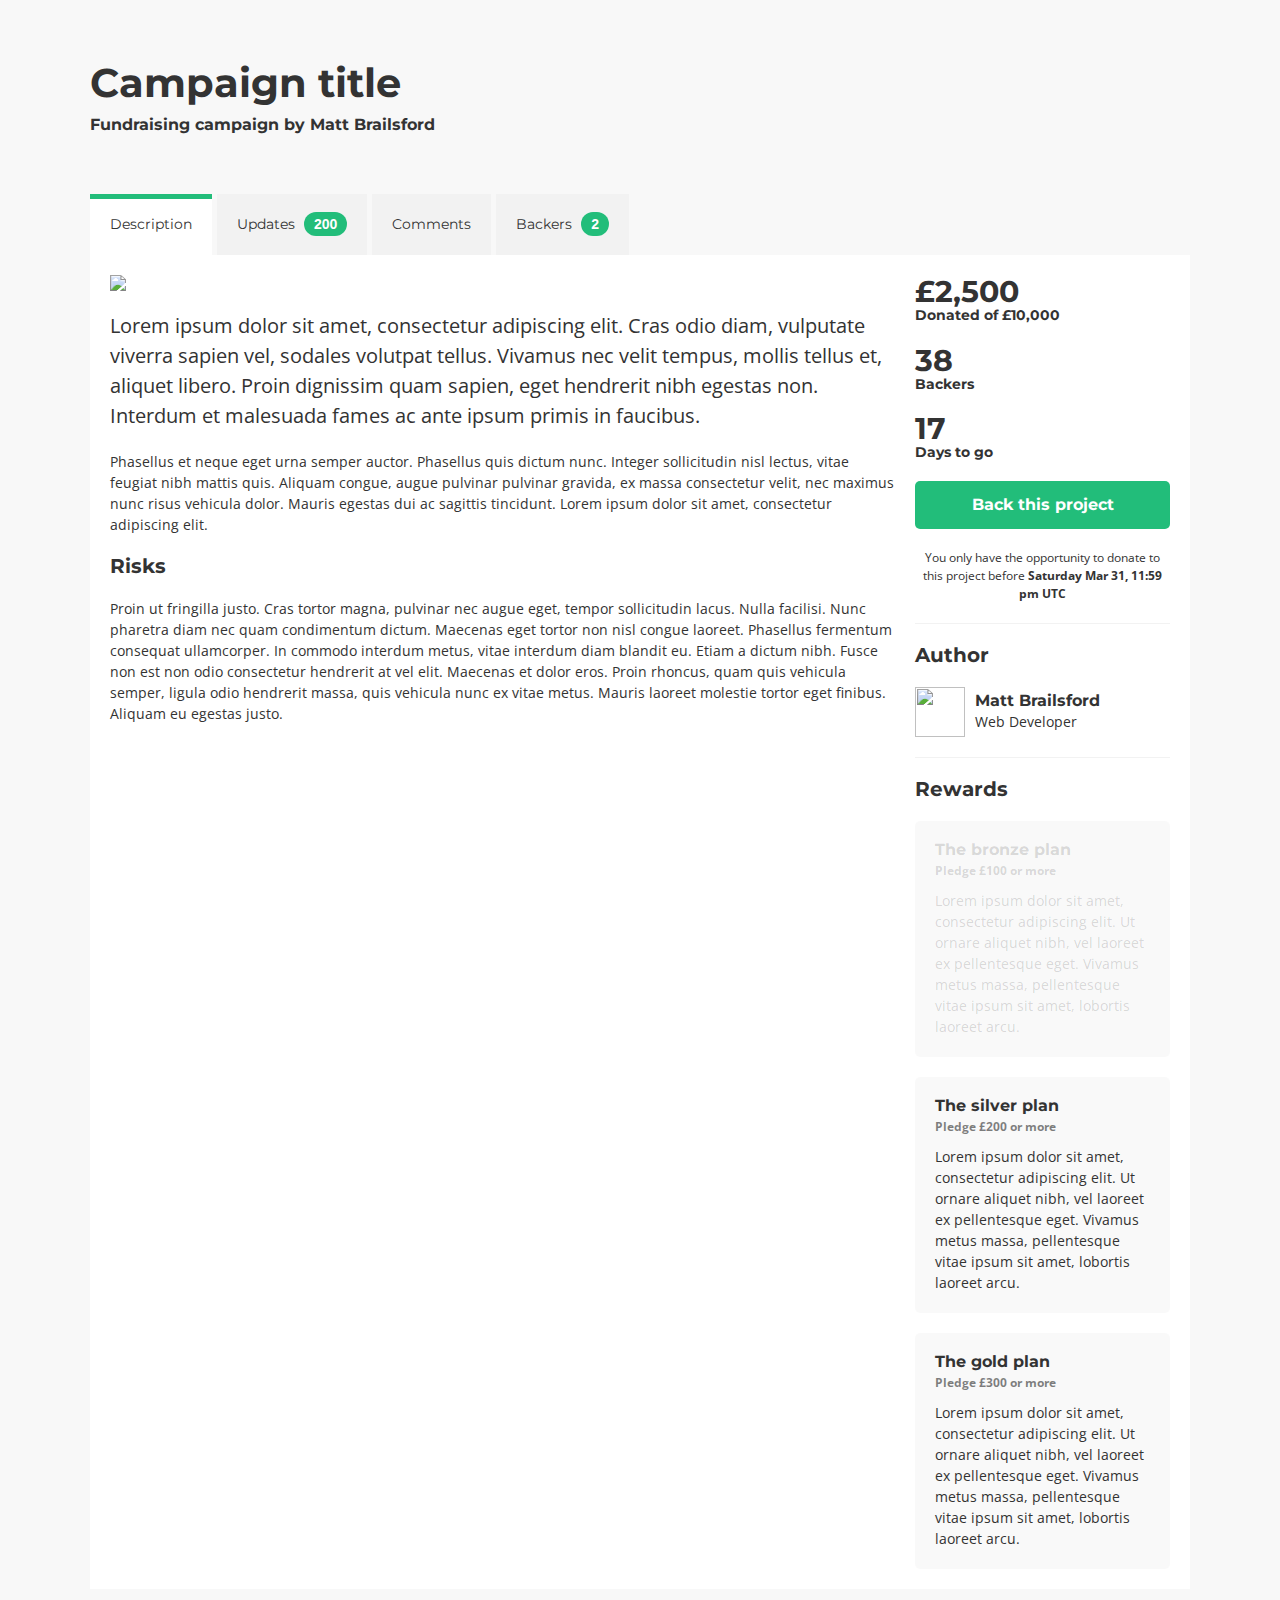
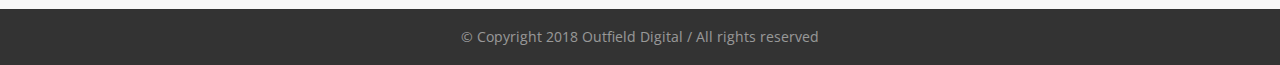
==== index.html @ 7a569f9b "Made checkbox into a slider switch" ====
<!doctype html>
<html lang="en">
<head>
  <meta charset="utf-8">
  <meta http-equiv="X-UA-Compatible" content="IE=edge,chrome=1">
  <meta name="viewport" content="width=device-width, initial-scale=1">
  
  <title>Crowdfunding Temaplate</title>

  <meta name="description" content="Crowdfunding Temaplate">
  <meta name="author" content="Matt Brailsford">

  <link href="https://fonts.googleapis.com/css?family=Open+Sans:400,700|Montserrat:400,600" rel='stylesheet' type='text/css'>
  <link rel="stylesheet" href="css/styles.css?v=1.0">

  <!--[if lt IE 9]>
    <script src="https://cdnjs.cloudflare.com/ajax/libs/html5shiv/3.7.3/html5shiv.js"></script>
  <![endif]-->
</head>
<body>
    <div class="body" role="main">
        <div class="container">
            <div class="masthead trim">
                <h1 class="title">Campaign title</h1>
                <h4 class="subtitle">Fundraising campaign by Matt Brailsford</h4>
            </div>
            <ul class="tabs">
                <li class="tabs__tab tabs__tab--active"><a href="#description">Description</a></li>
                <li class="tabs__tab"><a href="#updates">Updates <span class="badge">200</span></a></li>
                <li class="tabs__tab"><a href="#comments">Comments</a></li>
                <li class="tabs__tab"><a href="#backers">Backers <span class="badge">2</span></a></li>
            </ul>
            <div class="content">
                <div class="content__main">
                    <div id="description" class="tabs__content tabs__content--active content-block">
                        <div class="main-img">
                            <img src="https://placehold.it/800x400" />
                        </div>
                        <div class="visible-on-mobile">
                            <div class="spaced center">
                                <p class="stat">
                                    <span class="stat__value">£2,500</span>
                                    <span class="stat__label">Donated<span class="hidden-on-mobile"> of £10,000</span></span>
                                </p>
                                <p class="stat">
                                    <span class="stat__value">38</span>
                                    <span class="stat__label">Backers</span>
                                </p>
                                <p class="stat">
                                    <span class="stat__value">17</span>
                                    <span class="stat__label">Days to go</span>
                                </p>
                            </div>
                            <p><button class="btn btn--primary btn--wide btn--pledge">Back this project</button></p>
                            <p class="small center">You only have the opportunity to donate to this project before <strong>Saturday Mar 31, 11:59 pm UTC</strong></p>
                            <hr />
                        </div>
                        <p class="large">Lorem ipsum dolor sit amet, consectetur adipiscing elit. Cras odio diam, vulputate viverra sapien vel, sodales volutpat tellus. Vivamus nec velit tempus, mollis tellus et, aliquet libero. Proin dignissim quam sapien, eget hendrerit nibh egestas non. Interdum et malesuada fames ac ante ipsum primis in faucibus.</p>
                        <p>Phasellus et neque eget urna semper auctor. Phasellus quis dictum nunc. Integer sollicitudin nisl lectus, vitae feugiat nibh mattis quis. Aliquam congue, augue pulvinar pulvinar gravida, ex massa consectetur velit, nec maximus nunc risus vehicula dolor. Mauris egestas dui ac sagittis tincidunt. Lorem ipsum dolor sit amet, consectetur adipiscing elit. </p>
                        <h3>Risks</h3>
                        <p>Proin ut fringilla justo. Cras tortor magna, pulvinar nec augue eget, tempor sollicitudin lacus. Nulla facilisi. Nunc pharetra diam nec quam condimentum dictum. Maecenas eget tortor non nisl congue laoreet. Phasellus fermentum consequat ullamcorper. In commodo interdum metus, vitae interdum diam blandit eu. Etiam a dictum nibh. Fusce non est non odio consectetur hendrerit at vel elit. Maecenas et dolor eros. Proin rhoncus, quam quis vehicula semper, ligula odio hendrerit massa, quis vehicula nunc ex vitae metus. Mauris laoreet molestie tortor eget finibus. Aliquam eu egestas justo. </p>
                        <div class="visible-on-mobile">
                            <hr />
                            <h3>Author</h3>
                            <div class="media media--center author">
                                <div class="media__img">
                                    <img src="https://avatars2.githubusercontent.com/u/527305?s=460&v=4" alt="" class="author__img" />
                                </div>
                                <div class="media__body">
                                    <h4 class="author__name">Matt Brailsford</h4>
                                    <p class="author__description">Web Developer</p>
                                </div>
                            </div>
                        </div>
                    </div>
                    <div id="rewards" class="content-block visible-on-mobile">
                        <h2>Rewards</h2>
                        <hr />
                        <a href="#" class="reward trim" data-reward="RWD-100">
                            <h4 class="reward__name">The bronze plan</h4>
                            <p class="reward__amount">Pledge £100 or more</p>
                            <p class="reward__description">Lorem ipsum dolor sit amet, consectetur adipiscing elit. Ut ornare aliquet nibh, vel laoreet ex pellentesque eget. Vivamus metus massa, pellentesque vitae ipsum sit amet, lobortis laoreet arcu.</p>
                        </a>
                        <a href="#" class="reward trim" data-reward="RWD-200">
                            <h4 class="reward__name">The silver plan</h4>
                            <p class="reward__amount">Pledge £200 or more</p>
                            <p class="reward__description">Lorem ipsum dolor sit amet, consectetur adipiscing elit. Ut ornare aliquet nibh, vel laoreet ex pellentesque eget. Vivamus metus massa, pellentesque vitae ipsum sit amet, lobortis laoreet arcu.</p>
                        </a>
                        <a href="#" class="reward trim" data-reward="RWD-300">
                            <h4 class="reward__name">The gold plan</h4>
                            <p class="reward__amount">Pledge £300 or more</p>
                            <p class="reward__description">Lorem ipsum dolor sit amet, consectetur adipiscing elit. Ut ornare aliquet nibh, vel laoreet ex pellentesque eget. Vivamus metus massa, pellentesque vitae ipsum sit amet, lobortis laoreet arcu.</p>
                        </a>
                    </div>
                    <div id="updates" class="tabs__content content-block">
                        <div class="visible-on-mobile">
                            <h2>Updates</h2>
                            <hr />
                        </div>
                        <div class="update">
                            <h3 class="update__title">Wow this campaign is rocking!</h3>
                            <p class="update__meta">Update posted by Julie Read On Jan 24, 2018</p>
                            <p>Lorem ipsum dolor sit amet, consectetur adipiscing elit. Vivamus eleifend at dui sit amet dignissim. Ut laoreet erat ut justo tempus, in gravida arcu bibendum. Pellentesque habitant morbi tristique senectus et netus et malesuada fames ac turpis egestas. Nullam elit erat, commodo sed porttitor et, venenatis quis velit. Nullam convallis mattis laoreet. Nulla faucibus fermentum eros ut pulvinar. Nullam eget est purus. Nulla lobortis tortor lorem, sed viverra erat facilisis sit amet. Nunc a massa quam. Nam orci turpis, hendrerit a porttitor vel, dictum nec dolor. Maecenas mollis, nibh eget mattis luctus, enim dui iaculis lacus, ut posuere ipsum tortor in ex. In et ultricies urna. Aenean ornare ultrices egestas.</p>
                            <p>Sed id nisl vehicula, auctor odio id, dapibus eros. Nunc non efficitur risus. Orci varius natoque penatibus et magnis dis parturient montes, nascetur ridiculus mus. Curabitur vel mattis felis, quis condimentum lorem. Proin vel orci sit amet lacus feugiat sodales eget in risus. Cras lorem turpis, venenatis consequat vulputate non, tristique vel nisl. Maecenas in massa sed odio dictum iaculis. Integer faucibus vitae felis sed luctus. Morbi venenatis erat sit amet metus scelerisque, sed bibendum lorem finibus. Suspendisse ornare eros purus, vitae iaculis tellus posuere in. Sed vitae varius magna. Maecenas ac nisl consequat, eleifend felis sit amet, congue ex. Vestibulum ante ipsum primis in faucibus orci luctus et ultrices posuere cubilia Curae.</p>
                        </div>
                        <div class="update">
                            <h3 class="update__title">Wow this campaign is rocking!</h3>
                            <p class="update__meta">Update posted by Julie Read On Jan 24, 2018</p>
                            <p>Lorem ipsum dolor sit amet, consectetur adipiscing elit. Vivamus eleifend at dui sit amet dignissim. Ut laoreet erat ut justo tempus, in gravida arcu bibendum. Pellentesque habitant morbi tristique senectus et netus et malesuada fames ac turpis egestas. Nullam elit erat, commodo sed porttitor et, venenatis quis velit. Nullam convallis mattis laoreet. Nulla faucibus fermentum eros ut pulvinar. Nullam eget est purus. Nulla lobortis tortor lorem, sed viverra erat facilisis sit amet. Nunc a massa quam. Nam orci turpis, hendrerit a porttitor vel, dictum nec dolor. Maecenas mollis, nibh eget mattis luctus, enim dui iaculis lacus, ut posuere ipsum tortor in ex. In et ultricies urna. Aenean ornare ultrices egestas.</p>
                            <p>Sed id nisl vehicula, auctor odio id, dapibus eros. Nunc non efficitur risus. Orci varius natoque penatibus et magnis dis parturient montes, nascetur ridiculus mus. Curabitur vel mattis felis, quis condimentum lorem. Proin vel orci sit amet lacus feugiat sodales eget in risus. Cras lorem turpis, venenatis consequat vulputate non, tristique vel nisl. Maecenas in massa sed odio dictum iaculis. Integer faucibus vitae felis sed luctus. Morbi venenatis erat sit amet metus scelerisque, sed bibendum lorem finibus. Suspendisse ornare eros purus, vitae iaculis tellus posuere in. Sed vitae varius magna. Maecenas ac nisl consequat, eleifend felis sit amet, congue ex. Vestibulum ante ipsum primis in faucibus orci luctus et ultrices posuere cubilia Curae.</p>
                        </div>
                    </div>
                    <div id="comments" class="tabs__content content-block">
                        <div class="visible-on-mobile">
                            <h2>Comments</h2>
                            <hr />
                        </div>
                        <div class="no-results">
                            There are currently no comments
                        </div>
                    </div>
                    <div id="backers" class="tabs__content content-block">
                        <div class="visible-on-mobile">
                            <h2>Backers</h2>
                            <hr />
                        </div>
                        <div class="backer media">
                            <div class="media__img">
                                <img src="https://avatars2.githubusercontent.com/u/527305?s=460&v=4" alt="" class="backer__img" />
                            </div>
                            <div class="media__body trim">
                                <h4 class="backer__name">Matt Brailsford</h4>
                                <p class="backer__meta">Pledged £100 3 days ago</p>
                                <p>Lorem ipsum dolor sit amet, consectetur adipiscing elit. Vivamus eleifend at dui sit amet dignissim. Ut laoreet erat ut justo tempus, in gravida arcu bibendum.</p>
                            </div>
                        </div>
                        <div class="backer media">
                            <div class="media__img">
                                <img src="https://avatars2.githubusercontent.com/u/527305?s=460&v=4" alt="" class="backer__img" />
                            </div>
                            <div class="media__body trim">
                                <h4 class="backer__name">Matt Brailsford</h4>
                                <p class="backer__meta">Pledged £100 3 days ago</p>
                                <p>Lorem ipsum dolor sit amet, consectetur adipiscing elit. Vivamus eleifend at dui sit amet dignissim. Ut laoreet erat ut justo tempus, in gravida arcu bibendum.</p>
                            </div>
                        </div>
                        <div class="backer media">
                            <div class="media__img">
                                <img src="https://avatars2.githubusercontent.com/u/527305?s=460&v=4" alt="" class="backer__img" />
                            </div>
                            <div class="media__body trim">
                                <h4 class="backer__name">Matt Brailsford</h4>
                                <p class="backer__meta">Pledged £100 3 days ago</p>
                                <p>Lorem ipsum dolor sit amet, consectetur adipiscing elit. Vivamus eleifend at dui sit amet dignissim. Ut laoreet erat ut justo tempus, in gravida arcu bibendum.</p>
                            </div>
                        </div>
                        <div class="backer media">
                            <div class="media__img">
                                <img src="https://avatars2.githubusercontent.com/u/527305?s=460&v=4" alt="" class="backer__img" />
                            </div>
                            <div class="media__body trim">
                                <h4 class="backer__name">Matt Brailsford</h4>
                                <p class="backer__meta">Pledged £100 3 days ago</p>
                                <p>Lorem ipsum dolor sit amet, consectetur adipiscing elit. Vivamus eleifend at dui sit amet dignissim. Ut laoreet erat ut justo tempus, in gravida arcu bibendum.</p>
                            </div>
                        </div>
                    </div>
                </div>
                
                <aside class="content__aside hidden-on-mobile">
                    <p class="stat">
                        <span class="stat__value">£2,500</span>
                        <span class="stat__label">Donated<span class="hidden-on-mobile"> of £10,000</span></span>
                    </p>
                    <p class="stat">
                        <span class="stat__value">38</span>
                        <span class="stat__label">Backers</span>
                    </p>
                    <p class="stat">
                        <span class="stat__value">17</span>
                        <span class="stat__label">Days to go</span>
                    </p>
                    <p><button class="btn btn--primary btn--wide btn--pledge">Back this project</button></p>
                    <p class="small center">You only have the opportunity to donate to this project before <strong>Saturday Mar 31, 11:59 pm UTC</strong></p>
                    <hr />
                    <h3>Author</h3>
                    <div class="media media--center author">
                        <div class="media__img">
                            <img src="https://avatars2.githubusercontent.com/u/527305?s=460&v=4" alt="" class="author__img" />
                        </div>
                        <div class="media__body">
                            <h4 class="author__name">Matt Brailsford</h4>
                            <p class="author__description">Web Developer</p>
                        </div>
                    </div>
                    <hr />
                    <h3>Rewards</h3>
                    <a href="#" class="reward trim"  data-reward="RWD-100" disabled>
                        <h4 class="reward__name">The bronze plan</h4>
                        <p class="reward__amount">Pledge £100 or more</p>
                        <p class="reward__description">Lorem ipsum dolor sit amet, consectetur adipiscing elit. Ut ornare aliquet nibh, vel laoreet ex pellentesque eget. Vivamus metus massa, pellentesque vitae ipsum sit amet, lobortis laoreet arcu.</p>
                    </a>
                    <a href="#" class="reward trim"  data-reward="RWD-200">
                        <h4 class="reward__name">The silver plan</h4>
                        <p class="reward__amount">Pledge £200 or more</p>
                        <p class="reward__description">Lorem ipsum dolor sit amet, consectetur adipiscing elit. Ut ornare aliquet nibh, vel laoreet ex pellentesque eget. Vivamus metus massa, pellentesque vitae ipsum sit amet, lobortis laoreet arcu.</p>
                    </a>
                    <a href="#" class="reward trim"  data-reward="RWD-300">
                        <h4 class="reward__name">The gold plan</h4>
                        <p class="reward__amount">Pledge £300 or more</p>
                        <p class="reward__description">Lorem ipsum dolor sit amet, consectetur adipiscing elit. Ut ornare aliquet nibh, vel laoreet ex pellentesque eget. Vivamus metus massa, pellentesque vitae ipsum sit amet, lobortis laoreet arcu.</p>
                    </a>
                </aside>
            </div>
        </div>
    </div>
    <footer>
        <div class="container">
            &copy; Copyright 2018 Outfield Digital / All rights reserved
        </div>
    </footer>
    <div class="modal"><div class="modal__body">
        <div>
            <form>
                <fieldset>
                    <h3>Personal Details</h3>
                    <hr />
                    <div class="columns columns--collapse">
                        <div class="column">
                            <div class="form__field">
                                <label for="name">Name</label>
                                <input type="text" />
                            </div>
                            <div class="form__field">
                                <label for="name">Email</label>
                                <input type="text" />
                            </div>
                        </div>
                        <div class="column">
                            <div class="form__field">
                                <label for="name">Reward</label>
                                <select name="reward">
                                    <option value="">No reward, just donate</option>
                                    <option value="RWD-100">£100</option>
                                    <option value="RWD-200">£200</option>
                                    <option value="RWD-300">£300</option>
                                </select>
                            </div>
                            <div class="form__field">
                                <label for="name">Amount</label>
                                <input type="number" />
                            </div>                          
                        </div>
                    </div>
                    <div class="form__field">
                        <label for="name">Message</label>
                        <textarea></textarea>
                    </div>
                    <div class="form__field">
                        <label><span class="switch"><input type="checkbox" /><span class="switch__slider"></span></span> Remain Anonymous</label>
                    </div>
                </fieldset>
                <fieldset>
                    <h3>Billing Details</h3>
                    <hr />
                    <div class="columns columns--collapse">
                        <div class="column">
                            <div class="form__field">
                                <label for="name">Card Number</label>
                                <input type="text" />
                            </div>
                            <div class="columns">
                                <div class="column">
                                    <div class="form__field">
                                        <label for="name">Expiry Date</label>
                                        <input type="text" placeholder="MM/YY" />
                                    </div>
                                </div>
                                <div class="column">
                                    <div class="form__field">
                                        <label for="name">CVC</label>
                                        <input type="text" />
                                    </div>
                                </div>
                            </div>
                        </div>
                        <div class="column">
                            <div class="form__field">
                                <label for="name">Country</label>
                                <select>
                                    <option>United Kingdom</option>
                                    <option>£100</option>
                                </select>
                            </div>    
                            <div class="form__field">
                                <label for="name">Postal Code</label>
                                <input type="text" />
                            </div>                        
                        </div>
                    </div>
                </fieldset>
                <div class="modal__buttons">
                    <button class="btn modal__cancel">Cancel</button>
                    <button class="btn btn--primary">Submit</button>
                </div>
            </form>
        </div></div>
    </div>
    <script src="https://code.jquery.com/jquery-3.3.1.slim.min.js" integrity="sha256-3edrmyuQ0w65f8gfBsqowzjJe2iM6n0nKciPUp8y+7E=" crossorigin="anonymous"></script>
    <script src="js/scripts.js"></script>
</body>
</html>
---- css/styles.css ----
/* 
** ==================================================
** NORMALIZE
** ==================================================
*/

/*! normalize.css v8.0.0 | MIT License | github.com/necolas/normalize.css */
button,hr,input{overflow:visible}progress,sub,sup{vertical-align:baseline}[type=checkbox],[type=radio],legend{box-sizing:border-box;padding:0}html{line-height:1.15;-webkit-text-size-adjust:100%}body{margin:0}h1{font-size:2em;margin:.67em 0}hr{box-sizing:content-box;height:0}code,kbd,pre,samp{font-family:monospace,monospace;font-size:1em}a{background-color:transparent}abbr[title]{border-bottom:none;text-decoration:underline;text-decoration:underline dotted}b,strong{font-weight:bolder}small{font-size:80%}sub,sup{font-size:75%;line-height:0;position:relative}sub{bottom:-.25em}sup{top:-.5em}img{border-style:none}button,input,optgroup,select,textarea{font-family:inherit;font-size:100%;line-height:1.15;margin:0}button,select{text-transform:none}[type=button],[type=reset],[type=submit],button{-webkit-appearance:button}[type=button]::-moz-focus-inner,[type=reset]::-moz-focus-inner,[type=submit]::-moz-focus-inner,button::-moz-focus-inner{border-style:none;padding:0}[type=button]:-moz-focusring,[type=reset]:-moz-focusring,[type=submit]:-moz-focusring,button:-moz-focusring{outline:ButtonText dotted 1px}fieldset{padding:.35em .75em .625em}legend{color:inherit;display:table;max-width:100%;white-space:normal}textarea{overflow:auto}[type=number]::-webkit-inner-spin-button,[type=number]::-webkit-outer-spin-button{height:auto}[type=search]{-webkit-appearance:textfield;outline-offset:-2px}[type=search]::-webkit-search-decoration{-webkit-appearance:none}::-webkit-file-upload-button{-webkit-appearance:button;font:inherit}details{display:block}summary{display:list-item}[hidden],template{display:none}

/* 
** ==================================================
** GENERAL
** ==================================================
*/

html {
    box-sizing: border-box;
}
*, *:before, *:after {
    box-sizing: inherit;
}

a {
    color: #22bd7a;
    text-decoration: none;
    transition: background-color 0.25s ease, color 0.25s ease;
}

a:hover,
a:focus {
    color: #03A678;
}

hr {
    margin: 20px 0;
    height: 1px;
    border: 0;
    background-color: rgba(0,0,0,.05);
}

img {
    max-width: 100%;
    vertical-align: bottom;
}

img.fill {
    width: 100%;
}

@media screen and (max-width: 739.9px) {
    .hidden-on-mobile {
        display: none !important;
    }
}

@media screen and (min-width: 740px) {
    .visible-on-mobile {
        display: none !important;
    }
}

.trim > *:last-child,
.trim > *:last-child > *:last-child,
.trim > *:last-child > *:last-child > *:last-child {
    margin-bottom: 0;
}

.margin {
    margin-bottom: 2rem;
}

.margin-small {
    margin-bottom: 1rem;
}

.no-margin {
    margin-bottom: 0;
}


/* 
** ==================================================
** COLOR
** ==================================================
*/
.txt-primary {
    color: #22bd7a;
}

/* 
** ==================================================
** TYPOGRAPHY
** ==================================================
*/
html { font-size: 62.5%; }

body {
    font-family: 'Open Sans', sans-serif;
    font-size: 1.4rem;
    color: #333;
}

h1, h2, h3, h4, h5, h6, .tabs__tab, .stat, .btn, .no-results {
    font-family: 'Montserrat', sans-serif;
}

h1, h2, h3, h4, h5, h6, p {
    margin-top: 0;
    margin-bottom: 2rem;
}

h1 {
    font-size: 4rem;
}

h2 {
    color: #22bd7a;
    font-size: 3rem;
}

h3 {
    font-size: 2rem;
}

h4 {
    font-size: 1.6rem;
}

p, td, th, li {
    line-height: 1.5;
}

.large {
    font-size: 2rem;
}

.small {
    font-size: 1.2rem;
}

.center {
    text-align: center;
}

.right {
    text-align: right;
}

.no-scroll {
    overflow: hidden;
}

/* 
** ==================================================
** COMPONENTS
** ==================================================
*/

/* Button */
.btn {
    font-size: 1.6rem;
    font-weight: 700;
    border: 0;
    color: #666;
    background-color: rgba(0,0,0,.05);
    border-radius: .5rem;
    padding: 1.5rem;
    cursor: pointer;
    transition: background-color 0.25s ease, color 0.25s ease;
}

.btn:hover,
.btn:focus {
    background-color: rgba(0,0,0,.1);
}

.btn--primary {
    color: white;
    background-color: #22bd7a;
}

.btn--primary:hover,
.btn--primary:focus {
    background-color: #03A678;
}

.btn--wide {
    width: 100%;
    text-align: center;
}

/* Media */
.media {
    display: flex;
    align-items: flex-start;
}

.media--center
{
    align-items: center;
}

.media__img {
    margin-right: 1rem;
}
  
.media__body {
    flex: 1;
}

/* Author */
.author__img {
    width: 50px;
    height: 50px;
}

.author__name,
.author__description {
    margin-bottom: 0;
}

/* Reward */
.reward,
.reward[disabled],
.reward[disabled]:hover,
.reward[disabled]:focus {
    display: block;
    padding: 2rem;
    background-color: rgba(0,0,0,.025);
    border-radius: .5rem;
}

.reward:hover,
.reward:focus {
    background-color: #22bd7a;
}

.reward:hover *,
.reward:focus * {
    color: white;
}

.reward__name,
.reward__amount,
.reward__description {
    color: #333;
    margin: 0 0 1rem;
    transition: color 0.25s ease;
}

.reward__amount {
    color: rgba(0, 0, 0, 0.5);
    font-size: 1.2rem;
    font-weight: bold;
    margin-top: -.75rem;
}

.reward + .reward {
    margin-top: 2rem;
}

.reward[disabled] {
    cursor: default;
}

.reward[disabled] *,
.reward[disabled]:hover *,
.reward[disabled]:focus *  {
    color: rgba(0,0,0,.15);
}

/* Masthead */
.masthead {
    text-align: center;
    padding: 3rem 1rem;
}

@media screen and (min-width: 740px) {
    .masthead {
        text-align: left;
        padding: 6rem 0;
    }
}

/* Spaced */
.spaced {
    display: flex;
    justify-content: space-around;
}

.spaced > * {
    flex: 0;
    white-space: nowrap;
}

/* Tabs */
.tabs {
    display: none; /* Don't show on mobile */
    list-style: none;
    padding: 0;
    margin: 0;
}

.tabs__tab {
    display: table-cell;
    padding-right: 5px;
}

.tabs__tab a {
    display: block;
    color: #333;
    font-size: 14px;
    text-decoration: none;
    white-space: nowrap;
    padding: 1.5rem 2rem;
    background-color: rgba(0,0,0,.025);
    border-top: solid .5rem transparent;
    border-bottom: solid .5rem transparent;
}

.tabs__tab a:hover,
.tabs__tab a:focus {
    color: white;
    background-color: rgba(0,0,0,.5);
}

.tabs__tab--active a,
.tabs__tab--active a:hover,
.tabs__tab--active a:focus {
    color: #333;
    background-color: white;
    border-top-color: #22bd7a;
}

@media screen and (min-width: 740px) {
    .tabs {
        display: table;
    }

    .tabs__content {
        display: none;
    }
    
    .tabs__content--active {
        display: block;
    }
}

/* Stats */
.stat {
    line-height: 1.1;
    margin-bottom: 2rem;
}

.stat__value {
    display: block;
    font-size: 3rem;
    font-weight: 700;
}

.stat__label {
    display: block;
    font-weight: 700;
}

/* Updates */
.update + .update {
    margin-top: 2rem;
    border-top: solid 1px  rgba(0,0,0,.05);
    padding-top: 2rem;
}

.update__title {
    font-size: 3rem;
}

.update__meta {
    font-weight: bold;
    margin-top: -1.5rem;
}

/* Backer */
.backer + .backer {
    margin-top: 2rem;
    border-top: solid 1px  rgba(0,0,0,.05);
    padding-top: 2rem;
}

.backer__img {
    width: 65px;
    height: 65px;
}

.backer__meta {
    color: rgba(0, 0, 0, 0.5);
    font-size: 1.2rem;
    font-weight: bold;
    margin-top: -1.75rem;
}

/* Badge */
.badge {
    font-family: Arial, sans-serif;
    font-weight: bold;
    display: inline-block;
    color: white;
    background-color: #22bd7a;
    text-align: center;
    line-height: 1;
    padding: 0.5rem 1rem;
    margin: -0.5rem 0 -0.5rem .5rem;
    border-radius: 2rem;
    vertical-align: baseline;
}

/* No results */
.no-results {
    color: rgba(0,0,0,.15);
    font-size: 3rem;
    font-weight: 700;
    text-align: center;
    padding: 6rem 0;
}

/* Modal */
.modal {
    position: fixed;
    display: none;
    top: 0;
    left: 0;
    width: 100%;
    height: 100%;
    padding: 1rem;
    background-color: rgba(0, 0, 0, 0.5);
    text-align: center;
    white-space: nowrap;
}

@media screen and (min-width: 740px) {
    .modal {
        padding: 2rem;
    }
}

.modal:before {
    content: '';
    display: inline-block;
    height: 100%;
    vertical-align: middle;
}

.modal__body {
    position: relative;
    display: inline-block;
    text-align: left;
    background-color: white;
    width: 100%;
    max-height: 100%;
    overflow: auto;
    vertical-align: middle;
    border-top: solid .5rem #22bd7a;
}

@media screen and (min-width: 740px) {
    .modal__body {
        width: 800px;
        max-width: 100%;
    }
}

.modal__body > div {
    padding: 2rem;
}

.modal__buttons {
    text-align: right;
    border-top: solid 1px rgba(0,0,0,.05);
    padding-top: 2rem;
}

.modal__buttons .btn {
    margin-left: .5rem;
}

/* Form */
form label {
    display: block;
    font-weight: bold;
    margin-bottom: 1rem;
}

form input[type=text],
form input[type=number],
form textarea,
form select {
    font-size: 14px;
    line-height: 2rem;
    border: solid 1px #ddd;
    border-radius: .5rem;
    padding: 1.5rem;
    width: 100%;
}

form textarea {
    height: 15rem;
}

form input[type=number] {
    -moz-appearance:textfield;
}
form input::-webkit-outer-spin-button,
form input::-webkit-inner-spin-button {
    -webkit-appearance: none;
    margin: 0;
}

form select {
    background: url('[data-uri]') no-repeat right center transparent;
    -webkit-appearance: none;
    -moz-appearance: none;
    -ms-appearance: none;
    appearance: none;
}

form select::-ms-expand {
    display: none;
}

.form__field {
    margin-bottom: 2rem;
}

form fieldset {
    border: 0;
    padding: 0;
    margin: 0;
}

form fieldset + fieldset {
    margin-top: 3rem;
}

/* Switch */
.switch {
    position: relative;
    display: inline-block;
    width: 5rem;
    height: 3rem;
    vertical-align: middle;
    margin-right: .5rem;
}

.switch input {
    display: none;
}

.switch__slider {
    position: absolute;
    cursor: pointer;
    top: 0;
    left: 0;
    right: 0;
    bottom: 0;
    border-radius: 1.5rem;
    background-color: rgba(0,0,0,.075);
    -webkit-transition: .4s;
    transition: .4s;
}

.switch__slider:before {
    position: absolute;
    content: "";
    height: 2.2rem;
    width: 2.2rem;
    left: .4rem;
    bottom: .4rem;
    border-radius: 1.1rem;
    background-color: white;
    -webkit-transition: .4s;
    transition: .4s;
}

input:checked + .switch__slider {
    background-color: #22bd7a;
}
input:checked + .switch__slider:before {
    -webkit-transform: translateX(2rem);
    -ms-transform: translateX(2rem);
    transform: translateX(2rem);
}

/* Columns */
.columns {
    display: flex;
    margin: 0 -1rem;
}

.columns .column {
    flex: 1;
    padding: 0 1rem;
}

@media screen and (max-width: 740px) {
    .columns.columns--collapse {
        display: block;
        margin: 0;
    }

    .columns.columns--collapse > .column {
        padding: 0;
    }
}

/* 
** ==================================================
** STRUCTURE
** ==================================================
*/

body {
    background-color: #f8f8f8;
}

.container {
    max-width: 1140px;
    margin: 0 auto;
}

@media screen and (min-width: 740px) {
    .container {
        padding: 0 2rem;
    }
}

.title + .subtitle {
    margin-top: -1rem;
}

@media screen and (min-width: 740px) {
    .content {
        background-color: white;
        padding: 2rem;
    }
}

.content__main img {
    max-width: 100%;
}

@media screen and (min-width: 740px) {
    .content {
        display: flex;
        position: relative;
    }

    .content__main {
        flex: 0 0 66.6%;
        max-width: 66.6%;
        padding-right: 1rem;
    }

    .content__aside {
        flex: 0 0 33.3%;
        max-width: 33.3%;
        padding-left: 1rem;
    }
}

@media screen and (min-width: 968px) {
    .content__main {
        flex: 0 0 75%;
        max-width: 75%;
    }

    .content__aside {
        flex: 0 0 25%;
        max-width: 25%;
    }
}

.content-block {
    padding: 2rem;
    background-color: white;
}

.content-block + .content-block {
    margin-top: 2rem;
} 

@media screen and (min-width: 740px) {
    .content-block {
        padding: 0;
        margin-top: 0 !important;
    }
}

.main-img {
    margin: -2rem -2rem 2rem;
}

@media screen and (min-width: 740px) {
    .main-img {
        margin: 0 0 2rem;
    }
}

footer {
    color: rgba(255,255,255,.5);
    background-color: #333;
    padding: 2rem;
    text-align: center;
}

@media screen and (min-width: 740px) {
    footer {
        margin-top: 2rem;
    }
}

/* 968 / 740 */
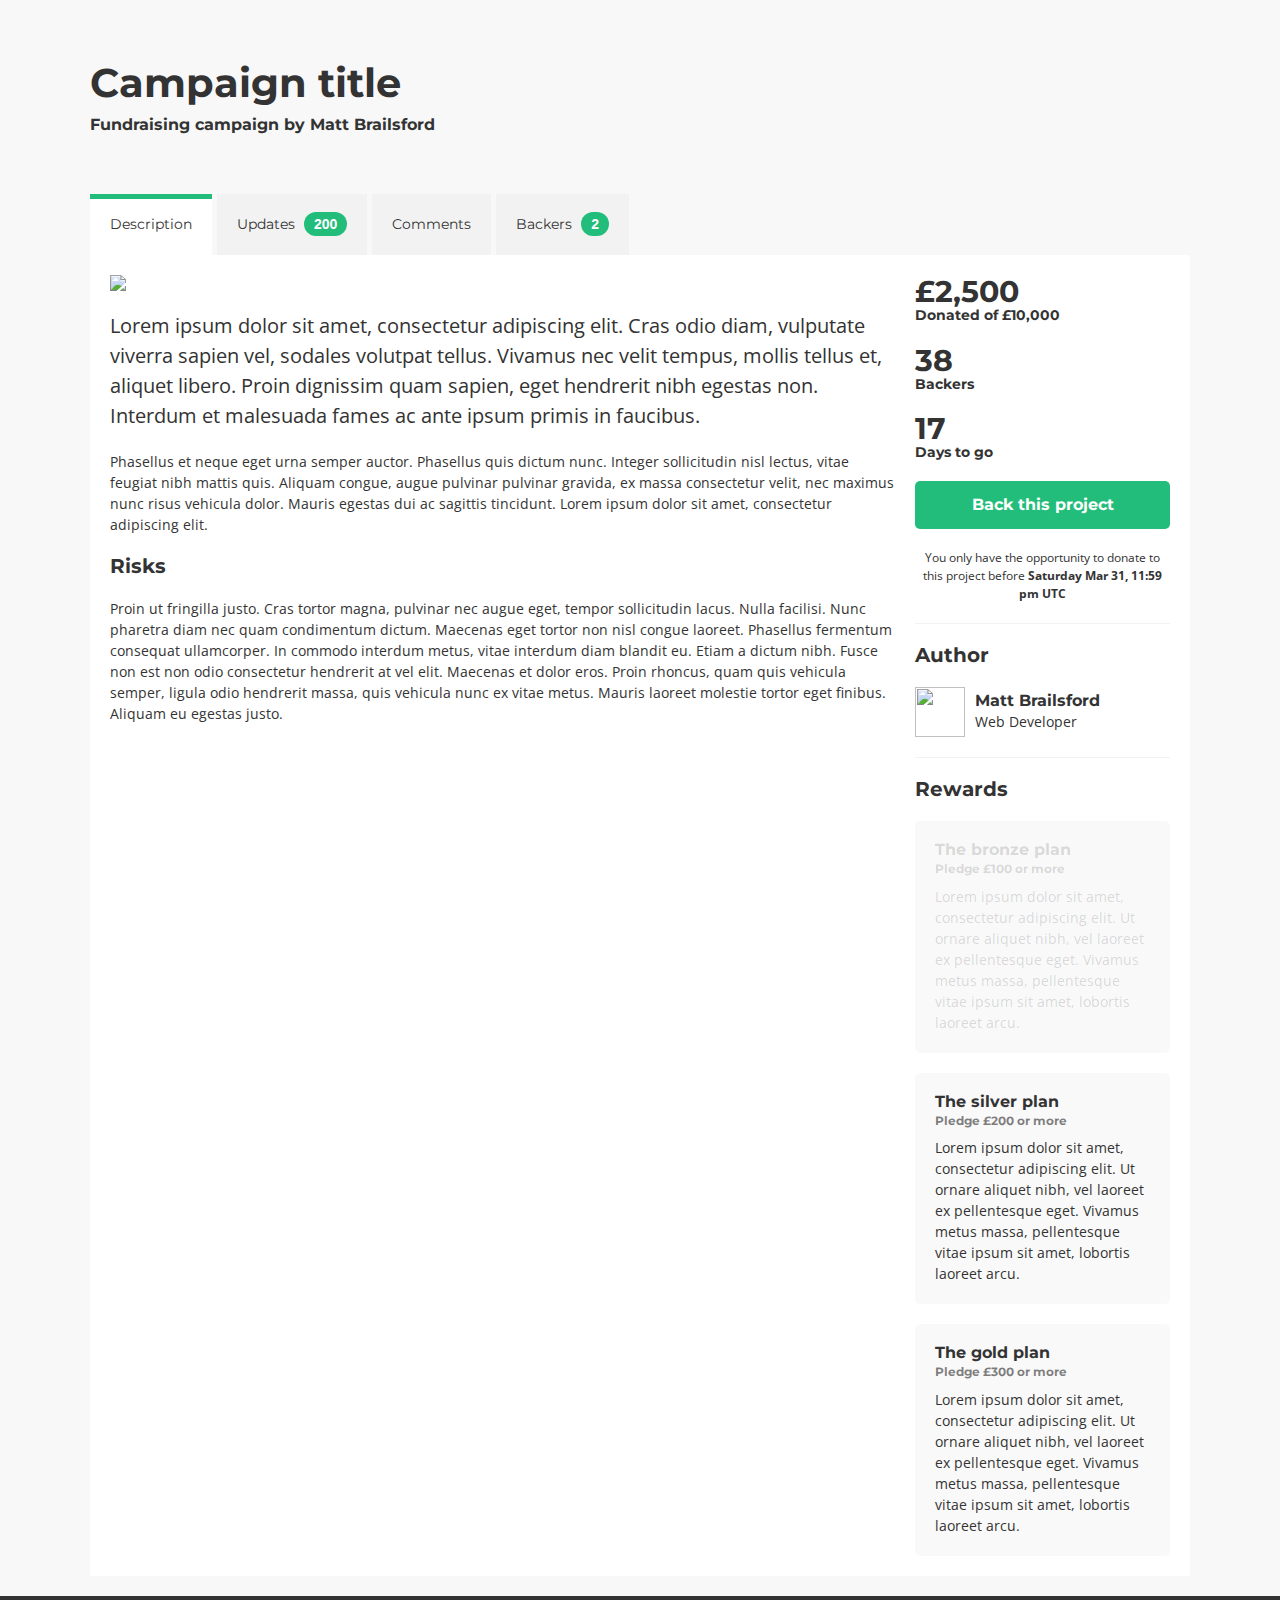
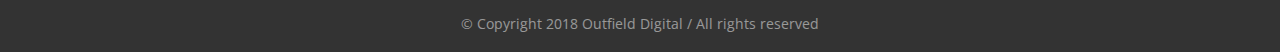
==== commit 5fe2acbd: "Added js to toggle form / thank you as well as syncing amount field when a reward is selected" ====
--- a/index.html
+++ b/index.html
@@ -78,17 +78,17 @@
                         <hr />
                         <a href="#" class="reward trim" data-reward="RWD-100">
                             <h4 class="reward__name">The bronze plan</h4>
-                            <p class="reward__amount">Pledge £100 or more</p>
+                            <h6 class="reward__amount">Pledge £100 or more</h6>
                             <p class="reward__description">Lorem ipsum dolor sit amet, consectetur adipiscing elit. Ut ornare aliquet nibh, vel laoreet ex pellentesque eget. Vivamus metus massa, pellentesque vitae ipsum sit amet, lobortis laoreet arcu.</p>
                         </a>
                         <a href="#" class="reward trim" data-reward="RWD-200">
                             <h4 class="reward__name">The silver plan</h4>
-                            <p class="reward__amount">Pledge £200 or more</p>
+                            <h6 class="reward__amount">Pledge £200 or more</h6>
                             <p class="reward__description">Lorem ipsum dolor sit amet, consectetur adipiscing elit. Ut ornare aliquet nibh, vel laoreet ex pellentesque eget. Vivamus metus massa, pellentesque vitae ipsum sit amet, lobortis laoreet arcu.</p>
                         </a>
                         <a href="#" class="reward trim" data-reward="RWD-300">
                             <h4 class="reward__name">The gold plan</h4>
-                            <p class="reward__amount">Pledge £300 or more</p>
+                            <h6 class="reward__amount">Pledge £300 or more</h6>
                             <p class="reward__description">Lorem ipsum dolor sit amet, consectetur adipiscing elit. Ut ornare aliquet nibh, vel laoreet ex pellentesque eget. Vivamus metus massa, pellentesque vitae ipsum sit amet, lobortis laoreet arcu.</p>
                         </a>
                     </div>
@@ -130,7 +130,7 @@
                             </div>
                             <div class="media__body trim">
                                 <h4 class="backer__name">Matt Brailsford</h4>
-                                <p class="backer__meta">Pledged £100 3 days ago</p>
+                                <h6 class="backer__meta">Pledged £100 3 days ago</h6>
                                 <p>Lorem ipsum dolor sit amet, consectetur adipiscing elit. Vivamus eleifend at dui sit amet dignissim. Ut laoreet erat ut justo tempus, in gravida arcu bibendum.</p>
                             </div>
                         </div>
@@ -140,7 +140,7 @@
                             </div>
                             <div class="media__body trim">
                                 <h4 class="backer__name">Matt Brailsford</h4>
-                                <p class="backer__meta">Pledged £100 3 days ago</p>
+                                <h6 class="backer__meta">Pledged £100 3 days ago</h6>
                                 <p>Lorem ipsum dolor sit amet, consectetur adipiscing elit. Vivamus eleifend at dui sit amet dignissim. Ut laoreet erat ut justo tempus, in gravida arcu bibendum.</p>
                             </div>
                         </div>
@@ -150,7 +150,7 @@
                             </div>
                             <div class="media__body trim">
                                 <h4 class="backer__name">Matt Brailsford</h4>
-                                <p class="backer__meta">Pledged £100 3 days ago</p>
+                                <h6 class="backer__meta">Pledged £100 3 days ago</h6>
                                 <p>Lorem ipsum dolor sit amet, consectetur adipiscing elit. Vivamus eleifend at dui sit amet dignissim. Ut laoreet erat ut justo tempus, in gravida arcu bibendum.</p>
                             </div>
                         </div>
@@ -160,7 +160,7 @@
                             </div>
                             <div class="media__body trim">
                                 <h4 class="backer__name">Matt Brailsford</h4>
-                                <p class="backer__meta">Pledged £100 3 days ago</p>
+                                <h6 class="backer__meta">Pledged £100 3 days ago</h6>
                                 <p>Lorem ipsum dolor sit amet, consectetur adipiscing elit. Vivamus eleifend at dui sit amet dignissim. Ut laoreet erat ut justo tempus, in gravida arcu bibendum.</p>
                             </div>
                         </div>
@@ -197,17 +197,17 @@
                     <h3>Rewards</h3>
                     <a href="#" class="reward trim"  data-reward="RWD-100" disabled>
                         <h4 class="reward__name">The bronze plan</h4>
-                        <p class="reward__amount">Pledge £100 or more</p>
+                        <h6 class="reward__amount">Pledge £100 or more</h6>
                         <p class="reward__description">Lorem ipsum dolor sit amet, consectetur adipiscing elit. Ut ornare aliquet nibh, vel laoreet ex pellentesque eget. Vivamus metus massa, pellentesque vitae ipsum sit amet, lobortis laoreet arcu.</p>
                     </a>
                     <a href="#" class="reward trim"  data-reward="RWD-200">
                         <h4 class="reward__name">The silver plan</h4>
-                        <p class="reward__amount">Pledge £200 or more</p>
+                        <h6 class="reward__amount">Pledge £200 or more</h6>
                         <p class="reward__description">Lorem ipsum dolor sit amet, consectetur adipiscing elit. Ut ornare aliquet nibh, vel laoreet ex pellentesque eget. Vivamus metus massa, pellentesque vitae ipsum sit amet, lobortis laoreet arcu.</p>
                     </a>
                     <a href="#" class="reward trim"  data-reward="RWD-300">
                         <h4 class="reward__name">The gold plan</h4>
-                        <p class="reward__amount">Pledge £300 or more</p>
+                        <h6 class="reward__amount">Pledge £300 or more</h6>
                         <p class="reward__description">Lorem ipsum dolor sit amet, consectetur adipiscing elit. Ut ornare aliquet nibh, vel laoreet ex pellentesque eget. Vivamus metus massa, pellentesque vitae ipsum sit amet, lobortis laoreet arcu.</p>
                     </a>
                 </aside>
@@ -219,9 +219,9 @@
             &copy; Copyright 2018 Outfield Digital / All rights reserved
         </div>
     </footer>
-    <div class="modal"><div class="modal__body">
-        <div>
-            <form>
+    <div class="modal">
+        <div class="modal__body"><div>
+            <form class="pledge__form">
                 <fieldset>
                     <h3>Personal Details</h3>
                     <hr />
@@ -229,26 +229,26 @@
                         <div class="column">
                             <div class="form__field">
                                 <label for="name">Name</label>
-                                <input type="text" />
-                            </div>
-                            <div class="form__field">
-                                <label for="name">Email</label>
-                                <input type="text" />
+                                <input type="text" name="name" required />
+                            </div>
+                            <div class="form__field">
+                                <label for="email">Email</label>
+                                <input type="email" name="email" required />
                             </div>
                         </div>
                         <div class="column">
                             <div class="form__field">
                                 <label for="name">Reward</label>
                                 <select name="reward">
-                                    <option value="">No reward, just donate</option>
-                                    <option value="RWD-100">£100</option>
-                                    <option value="RWD-200">£200</option>
-                                    <option value="RWD-300">£300</option>
+                                    <option value="" data-amount="0">No reward, just donate</option>
+                                    <option value="RWD-100" data-amount="100">£100</option>
+                                    <option value="RWD-200" data-amount="200">£200</option>
+                                    <option value="RWD-300" data-amount="300">£300</option>
                                 </select>
                             </div>
                             <div class="form__field">
-                                <label for="name">Amount</label>
-                                <input type="number" />
+                                <label for="amount">Amount</label>
+                                <input type="number" name="amount" required />
                             </div>                          
                         </div>
                     </div>
@@ -299,11 +299,20 @@
                         </div>
                     </div>
                 </fieldset>
-                <div class="modal__buttons">
+                <div class="modal__btns">
                     <button class="btn modal__cancel">Cancel</button>
-                    <button class="btn btn--primary">Submit</button>
+                    <button class="btn btn--primary pledge__submit">Submit</button>
                 </div>
             </form>
+            <div class="pledge__thank-you hidden">
+                <p class="center"><img src="img/tick.png" /></p>
+                <h3 class="center">Thank you for your pledge</h3>
+                <p class="large">Lorem ipsum dolor sit amet, consectetur adipiscing elit. Donec quis nisl hendrerit, lobortis elit luctus, ultrices tellus. Nulla non consectetur nunc, at tempor justo.</p>
+                <p>Nunc pulvinar tellus lacus, quis tempus felis scelerisque ac. Maecenas vulputate enim eget dolor maximus, vel tempus ex laoreet. In consequat, risus et vulputate luctus, magna magna fermentum nisl, eget porttitor ipsum diam ut elit. Mauris id justo efficitur, sollicitudin magna in, porttitor justo. Curabitur gravida porttitor est, id ultrices risus accumsan ac.</p>
+                <div class="modal__btns">
+                    <button class="btn btn--primary modal__cancel">Close</button>
+                </div>
+            </div>
         </div></div>
     </div>
     <script src="https://code.jquery.com/jquery-3.3.1.slim.min.js" integrity="sha256-3edrmyuQ0w65f8gfBsqowzjJe2iM6n0nKciPUp8y+7E=" crossorigin="anonymous"></script>
--- a/css/styles.css
+++ b/css/styles.css
@@ -77,6 +77,9 @@
     margin-bottom: 0;
 }
 
+.hidden {
+    display: none;
+}
 
 /* 
 ** ==================================================
@@ -124,6 +127,12 @@
 
 h4 {
     font-size: 1.6rem;
+}
+
+h6 {
+    color: rgba(0, 0, 0, 0.5);
+    font-size: 1.2rem;
+    font-weight: bold;
 }
 
 p, td, th, li {
@@ -243,15 +252,16 @@
 .reward__name,
 .reward__amount,
 .reward__description {
-    color: #333;
     margin: 0 0 1rem;
     transition: color 0.25s ease;
 }
 
+.reward__name,
+.reward__description {
+    color: #333;
+}
+
 .reward__amount {
-    color: rgba(0, 0, 0, 0.5);
-    font-size: 1.2rem;
-    font-weight: bold;
     margin-top: -.75rem;
 }
 
@@ -392,9 +402,6 @@
 }
 
 .backer__meta {
-    color: rgba(0, 0, 0, 0.5);
-    font-size: 1.2rem;
-    font-weight: bold;
     margin-top: -1.75rem;
 }
 
@@ -459,6 +466,7 @@
     overflow: auto;
     vertical-align: middle;
     border-top: solid .5rem #22bd7a;
+    white-space: normal;
 }
 
 @media screen and (min-width: 740px) {
@@ -472,13 +480,13 @@
     padding: 2rem;
 }
 
-.modal__buttons {
+.modal__btns {
     text-align: right;
     border-top: solid 1px rgba(0,0,0,.05);
     padding-top: 2rem;
 }
 
-.modal__buttons .btn {
+.modal__btns .btn {
     margin-left: .5rem;
 }
 
@@ -490,6 +498,7 @@
 }
 
 form input[type=text],
+form input[type=email],
 form input[type=number],
 form textarea,
 form select {
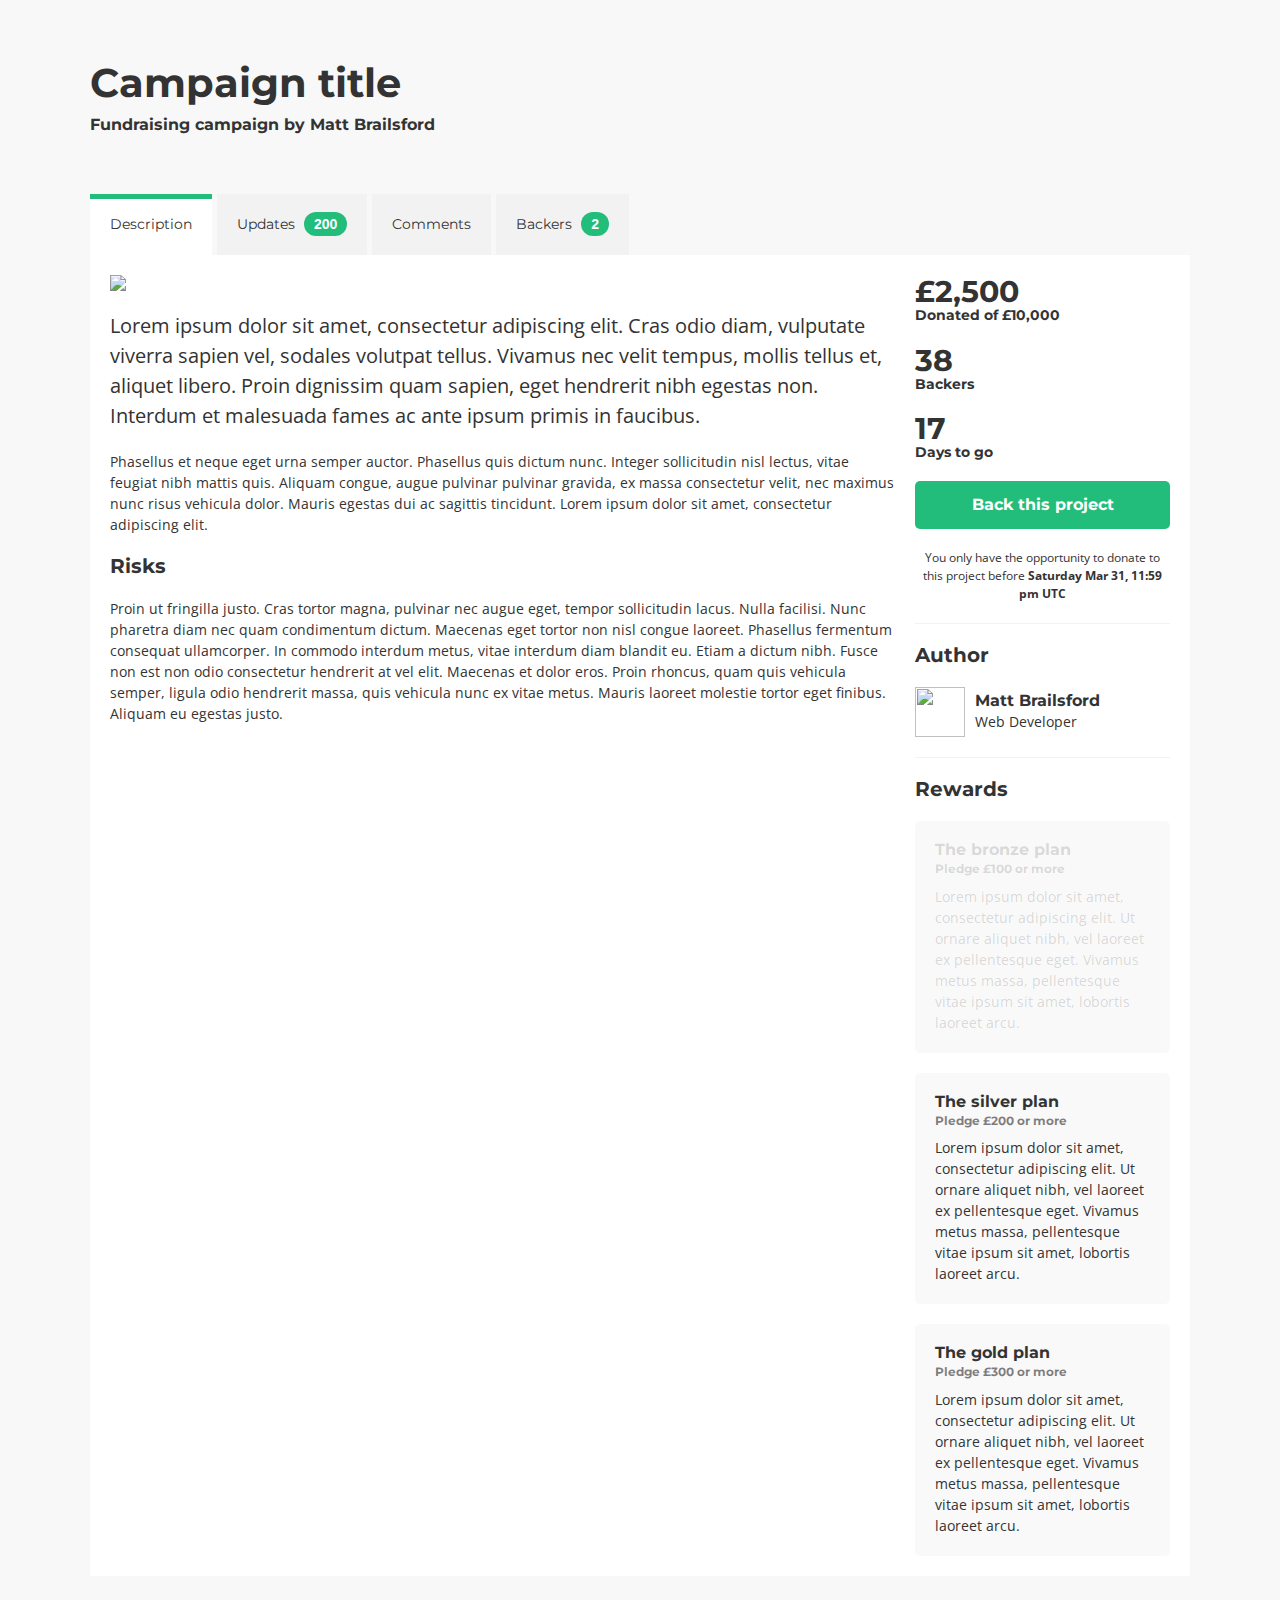
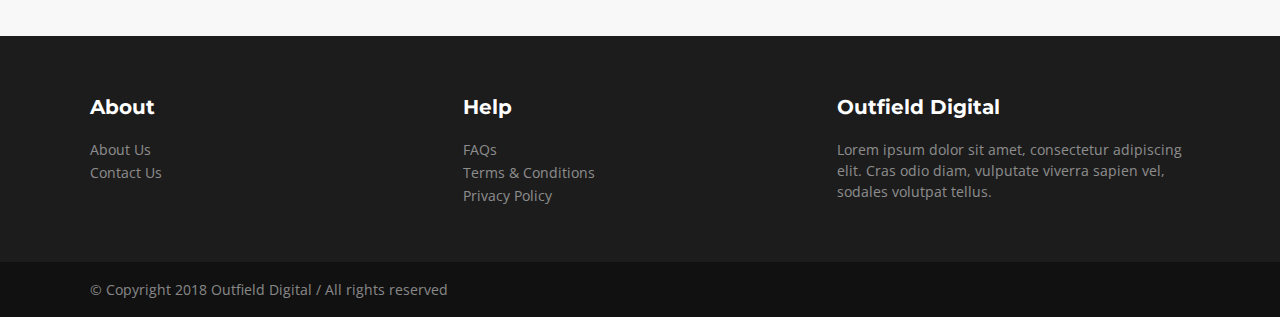
==== commit 78d1df71: "Added footer and text page" ====
--- a/index.html
+++ b/index.html
@@ -21,8 +21,8 @@
     <div class="body" role="main">
         <div class="container">
             <div class="masthead trim">
-                <h1 class="title">Campaign title</h1>
-                <h4 class="subtitle">Fundraising campaign by Matt Brailsford</h4>
+                <h1 class="heading">Campaign title</h1>
+                <h4 class="subheading">Fundraising campaign by Matt Brailsford</h4>
             </div>
             <ul class="tabs">
                 <li class="tabs__tab tabs__tab--active"><a href="#description">Description</a></li>
@@ -98,13 +98,13 @@
                             <hr />
                         </div>
                         <div class="update">
-                            <h3 class="update__title">Wow this campaign is rocking!</h3>
+                            <h3 class="update__heading">Wow this campaign is rocking!</h3>
                             <p class="update__meta">Update posted by Julie Read On Jan 24, 2018</p>
                             <p>Lorem ipsum dolor sit amet, consectetur adipiscing elit. Vivamus eleifend at dui sit amet dignissim. Ut laoreet erat ut justo tempus, in gravida arcu bibendum. Pellentesque habitant morbi tristique senectus et netus et malesuada fames ac turpis egestas. Nullam elit erat, commodo sed porttitor et, venenatis quis velit. Nullam convallis mattis laoreet. Nulla faucibus fermentum eros ut pulvinar. Nullam eget est purus. Nulla lobortis tortor lorem, sed viverra erat facilisis sit amet. Nunc a massa quam. Nam orci turpis, hendrerit a porttitor vel, dictum nec dolor. Maecenas mollis, nibh eget mattis luctus, enim dui iaculis lacus, ut posuere ipsum tortor in ex. In et ultricies urna. Aenean ornare ultrices egestas.</p>
                             <p>Sed id nisl vehicula, auctor odio id, dapibus eros. Nunc non efficitur risus. Orci varius natoque penatibus et magnis dis parturient montes, nascetur ridiculus mus. Curabitur vel mattis felis, quis condimentum lorem. Proin vel orci sit amet lacus feugiat sodales eget in risus. Cras lorem turpis, venenatis consequat vulputate non, tristique vel nisl. Maecenas in massa sed odio dictum iaculis. Integer faucibus vitae felis sed luctus. Morbi venenatis erat sit amet metus scelerisque, sed bibendum lorem finibus. Suspendisse ornare eros purus, vitae iaculis tellus posuere in. Sed vitae varius magna. Maecenas ac nisl consequat, eleifend felis sit amet, congue ex. Vestibulum ante ipsum primis in faucibus orci luctus et ultrices posuere cubilia Curae.</p>
                         </div>
                         <div class="update">
-                            <h3 class="update__title">Wow this campaign is rocking!</h3>
+                            <h3 class="update__heading">Wow this campaign is rocking!</h3>
                             <p class="update__meta">Update posted by Julie Read On Jan 24, 2018</p>
                             <p>Lorem ipsum dolor sit amet, consectetur adipiscing elit. Vivamus eleifend at dui sit amet dignissim. Ut laoreet erat ut justo tempus, in gravida arcu bibendum. Pellentesque habitant morbi tristique senectus et netus et malesuada fames ac turpis egestas. Nullam elit erat, commodo sed porttitor et, venenatis quis velit. Nullam convallis mattis laoreet. Nulla faucibus fermentum eros ut pulvinar. Nullam eget est purus. Nulla lobortis tortor lorem, sed viverra erat facilisis sit amet. Nunc a massa quam. Nam orci turpis, hendrerit a porttitor vel, dictum nec dolor. Maecenas mollis, nibh eget mattis luctus, enim dui iaculis lacus, ut posuere ipsum tortor in ex. In et ultricies urna. Aenean ornare ultrices egestas.</p>
                             <p>Sed id nisl vehicula, auctor odio id, dapibus eros. Nunc non efficitur risus. Orci varius natoque penatibus et magnis dis parturient montes, nascetur ridiculus mus. Curabitur vel mattis felis, quis condimentum lorem. Proin vel orci sit amet lacus feugiat sodales eget in risus. Cras lorem turpis, venenatis consequat vulputate non, tristique vel nisl. Maecenas in massa sed odio dictum iaculis. Integer faucibus vitae felis sed luctus. Morbi venenatis erat sit amet metus scelerisque, sed bibendum lorem finibus. Suspendisse ornare eros purus, vitae iaculis tellus posuere in. Sed vitae varius magna. Maecenas ac nisl consequat, eleifend felis sit amet, congue ex. Vestibulum ante ipsum primis in faucibus orci luctus et ultrices posuere cubilia Curae.</p>
@@ -214,7 +214,36 @@
             </div>
         </div>
     </div>
-    <footer>
+    <footer class="footer--primary">
+        <div class="container">
+            <div class="columns columns--x1 columns--x3-md">
+                <div class="column">
+                    <h3>About</h3>
+                    <nav>
+                        <ul>
+                            <li><a href="text.html">About Us</a></li>
+                            <li><a href="text.html">Contact Us</a></li>
+                        </ul>
+                    </nav>
+                </div>
+                <div class="column">
+                    <h3>Help</h3>
+                    <nav>
+                        <ul>
+                            <li><a href="text.html">FAQs</a></li>
+                            <li><a href="text.html">Terms &amp; Conditions</a></li>
+                            <li><a href="text.html">Privacy Policy</a></li>
+                        </ul>
+                    </nav>
+                </div>
+                <div class="column">
+                    <h3>Outfield Digital</h3>
+                    <p>Lorem ipsum dolor sit amet, consectetur adipiscing elit. Cras odio diam, vulputate viverra sapien vel, sodales volutpat tellus.</p>
+                </div>
+            </div>
+        </div>
+    </footer>
+    <footer class="footer--secondary">
         <div class="container">
             &copy; Copyright 2018 Outfield Digital / All rights reserved
         </div>
@@ -225,7 +254,7 @@
                 <fieldset>
                     <h3>Personal Details</h3>
                     <hr />
-                    <div class="columns columns--collapse">
+                    <div class="columns columns--x1 columns--x2-md">
                         <div class="column">
                             <div class="form__field">
                                 <label for="name">Name</label>
@@ -240,7 +269,7 @@
                             <div class="form__field">
                                 <label for="name">Reward</label>
                                 <select name="reward">
-                                    <option value="" data-amount="0">No reward, just donate</option>
+                                    <option value="" data-amount="1">No reward, just donate</option>
                                     <option value="RWD-100" data-amount="100">£100</option>
                                     <option value="RWD-200" data-amount="200">£200</option>
                                     <option value="RWD-300" data-amount="300">£300</option>
@@ -263,13 +292,13 @@
                 <fieldset>
                     <h3>Billing Details</h3>
                     <hr />
-                    <div class="columns columns--collapse">
+                    <div class="columns columns--x1 columns--x2-md">
                         <div class="column">
                             <div class="form__field">
                                 <label for="name">Card Number</label>
                                 <input type="text" />
                             </div>
-                            <div class="columns">
+                            <div class="columns  columns--x2">
                                 <div class="column">
                                     <div class="form__field">
                                         <label for="name">Expiry Date</label>
--- a/css/styles.css
+++ b/css/styles.css
@@ -15,6 +15,7 @@
 
 html {
     box-sizing: border-box;
+    height: 100%;
 }
 *, *:before, *:after {
     box-sizing: inherit;
@@ -98,9 +99,11 @@
 html { font-size: 62.5%; }
 
 body {
+    position: relative;
     font-family: 'Open Sans', sans-serif;
     font-size: 1.4rem;
     color: #333;
+    min-height: 100%;
 }
 
 h1, h2, h3, h4, h5, h6, .tabs__tab, .stat, .btn, .no-results {
@@ -153,10 +156,6 @@
 
 .right {
     text-align: right;
-}
-
-.no-scroll {
-    overflow: hidden;
 }
 
 /* 
@@ -380,7 +379,7 @@
     padding-top: 2rem;
 }
 
-.update__title {
+.update__heading {
     font-size: 3rem;
 }
 
@@ -490,6 +489,14 @@
     margin-left: .5rem;
 }
 
+html.modal-open {
+    overflow: hidden;
+}
+
+html.modal-open .modal {
+    display: block;
+}
+
 /* Form */
 form label {
     display: block;
@@ -510,6 +517,25 @@
     width: 100%;
 }
 
+form input[type=text]:invalid,
+form input[type=email]:invalid,
+form input[type=number]:invalid,
+form textarea.dirty:invalid {
+    -webkit-box-shadow: none;
+    -moz-box-shadow: none;
+    box-shadow: none;
+}
+
+form input[type=text].dirty:invalid,
+form input[type=email].dirty:invalid,
+form input[type=number].dirty:invalid,
+form textarea.dirty:invalid {
+    border-color: #f03434;
+    -webkit-box-shadow: 0 0 0 1px #f03434;
+    -moz-box-shadow: 0 0 0 1px #f03434;
+    box-shadow: 0 0 0 1px #f03434;
+}
+
 form textarea {
     height: 15rem;
 }
@@ -601,23 +627,124 @@
 /* Columns */
 .columns {
     display: flex;
-    margin: 0 -1rem;
+    flex-wrap: wrap;
 }
 
 .columns .column {
     flex: 1;
+}
+
+.columns--x2,
+.columns--x3 {
+    margin: 0 -1rem;
+}
+
+.columns--x1 > .column {
+    flex: 0 0 100%;
+}
+.columns--x2 > .column {
+    flex: 0 0 50%;
     padding: 0 1rem;
 }
-
-@media screen and (max-width: 740px) {
-    .columns.columns--collapse {
-        display: block;
-        margin: 0;
-    }
-
-    .columns.columns--collapse > .column {
-        padding: 0;
-    }
+.columns--x3 > .column {
+    flex: 0 0 33.3333%;
+    padding: 0 1rem;
+}
+
+@media screen and (min-width: 740px) {
+    .columns--x2-md,
+    .columns--x3-md {
+        margin: 0 -1rem;
+    }
+
+    .columns--x1-md > .column {
+        flex: 0 0 100%;
+    }
+    .columns--x2-md > .column {
+        flex: 0 0 50%;
+        padding: 0 1rem;
+    }
+    .columns--x3-md > .column {
+        flex: 0 0 33.3333%;
+        padding: 0 1rem;
+    }
+}
+
+@media screen and (min-width: 968px) {
+    .columns--x2-lg,
+    .columns--x3-lg {
+        margin: 0 -1rem;
+    }
+
+    .columns--x1-lg > .column {
+        flex: 0 0 100%;
+    }
+    .columns--x2-lg > .column {
+        flex: 0 0 50%;
+        padding: 0 1rem;
+    }
+    .columns--x3-lg > .column {
+        flex: 0 0 33.3333%;
+        padding: 0 1rem;
+    }
+}
+
+/* Summary */
+.summary {
+    display: block;
+    background-color: white;
+    padding: 2rem;
+    margin-bottom: 2rem;
+}
+
+.summary:hover,
+.summary:focus {
+    background-color: rgba(0,0,0,.025);
+}
+
+.summary:hover .summary__img img,
+.summary:focus .summary__img img {
+    transform: scale(1.2);
+}
+
+.summary__img {
+    display: block;
+    margin: -2rem -2rem 2rem;
+    overflow: hidden;
+}
+
+.summary__img img {
+    transition: transform .2s;
+}
+
+.summary__heading + .summary__subheading {
+    margin-top: -1.75rem;
+}
+
+.summary__progress {
+    position: relative;
+    display: block;
+    height: .5rem;
+    border-radius: .25rem;
+    background-color: rgba(0,0,0,.1);
+    margin-bottom: 2rem;
+}
+
+.summary__progress span {
+    display: block;
+    height: .5rem;
+    border-radius: .25rem;
+    background-color: #22bd7a;
+    width: 50%;
+}
+
+.summary__meta {
+    font-size: 1.2rem;
+}
+
+.summary__heading,
+.summary__meta {
+    color: #333;
 }
 
 /* 
@@ -633,6 +760,7 @@
 .container {
     max-width: 1140px;
     margin: 0 auto;
+    padding: 0 1rem;
 }
 
 @media screen and (min-width: 740px) {
@@ -641,7 +769,7 @@
     }
 }
 
-.title + .subtitle {
+.heading + .subheading {
     margin-top: -1rem;
 }
 
@@ -690,16 +818,13 @@
 .content-block {
     padding: 2rem;
     background-color: white;
-}
-
-.content-block + .content-block {
-    margin-top: 2rem;
-} 
+    margin-bottom: 2rem;
+}
 
 @media screen and (min-width: 740px) {
     .content-block {
         padding: 0;
-        margin-top: 0 !important;
+        margin-bottom: 0 !important;
     }
 }
 
@@ -713,17 +838,44 @@
     }
 }
 
-footer {
+.footer--primary {
+    color: white;
+    background-color: #1c1c1c;
+    padding: 3rem 0 0;
+    margin-top: 3rem;
+}
+
+@media screen and (min-width: 740px) {
+    .footer--primary {
+        padding: 6rem 0 4rem;
+        margin-top: 6rem;
+    }
+}
+
+.footer--primary ul {
+    list-style: none;
+    padding: 0;
+}
+
+.footer--primary li {
+    margin-bottom: .2rem;
+}
+
+.footer--primary ul li a,
+.footer--primary p {
     color: rgba(255,255,255,.5);
-    background-color: #333;
-    padding: 2rem;
-    text-align: center;
-}
-
-@media screen and (min-width: 740px) {
-    footer {
-        margin-top: 2rem;
-    }
+}
+
+.footer--primary ul li a:hover,
+.footer--primary ul li a:focus {
+    color: #22bd7a;
+}
+
+.footer--secondary {
+    color: rgba(255,255,255,.5);
+    background-color: #111;
+    padding: 2rem 0;
+    line-height: 1.5rem;
 }
 
 /* 968 / 740 */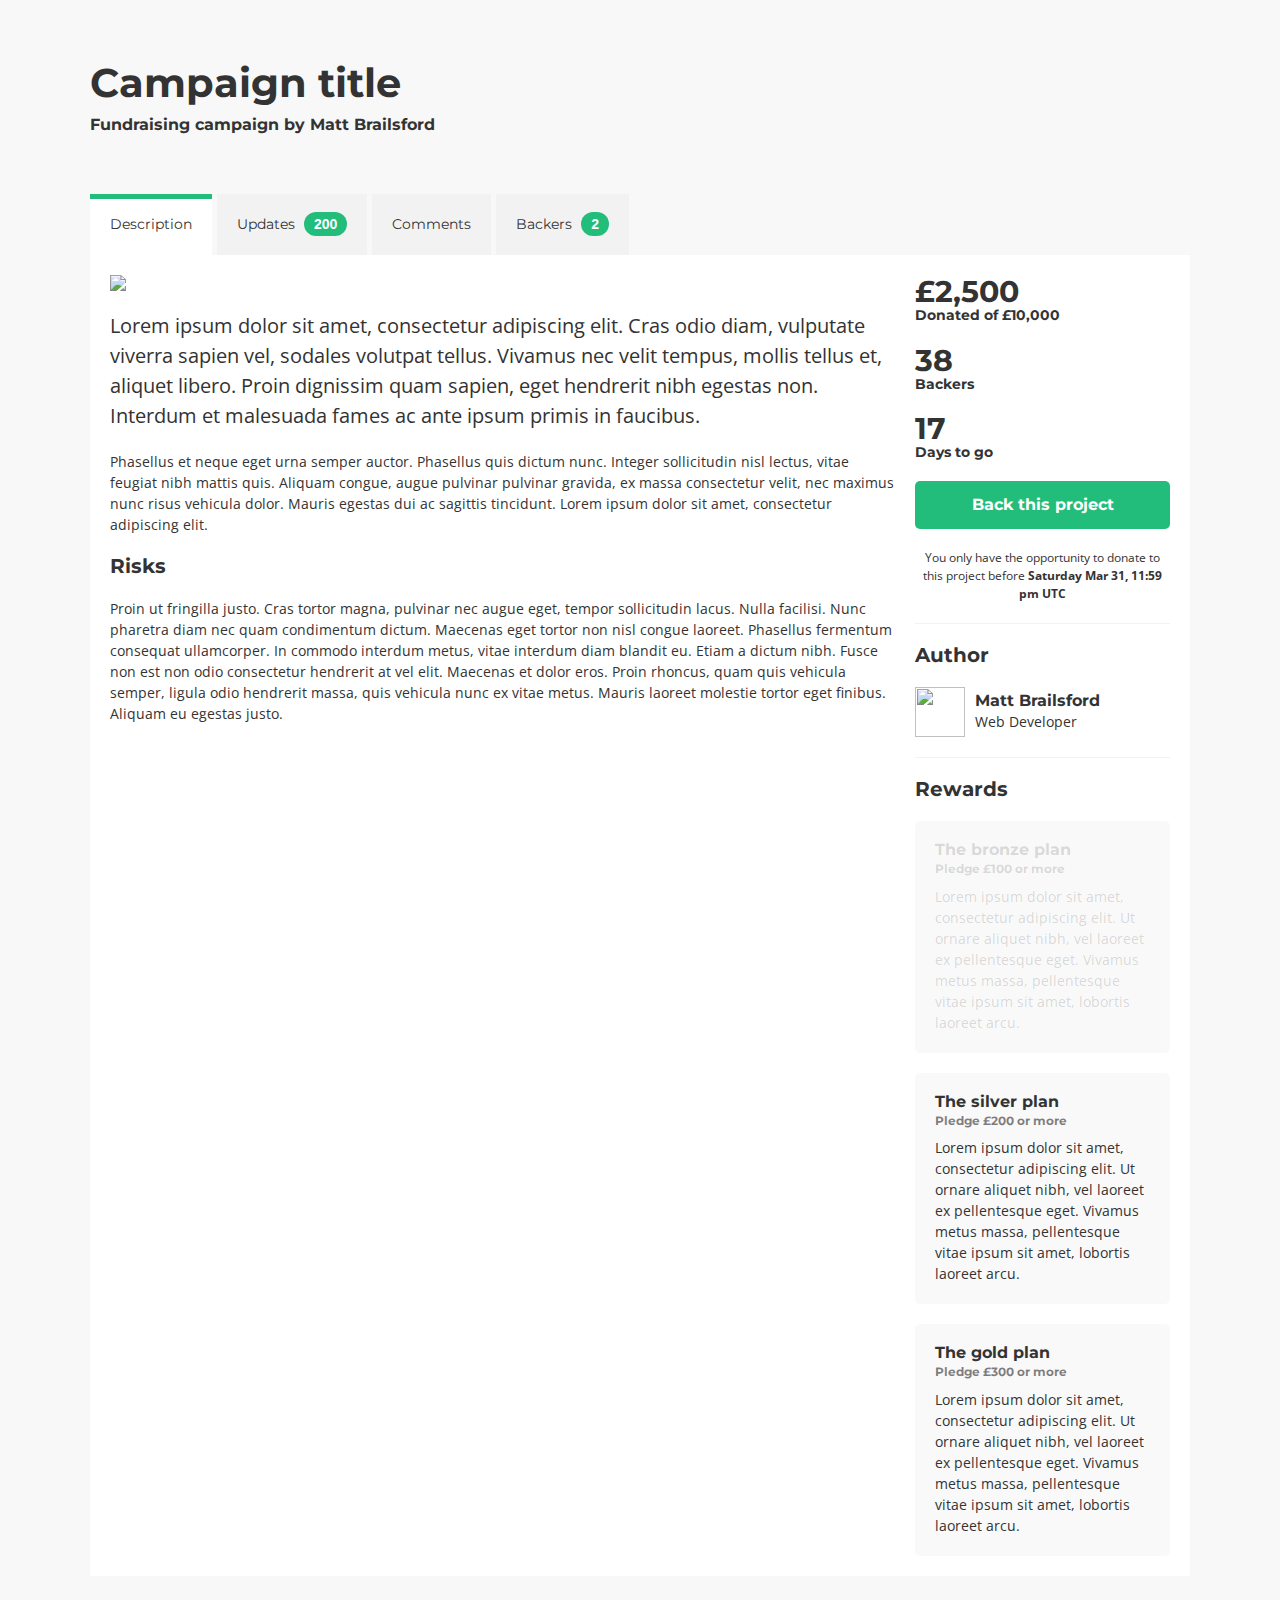
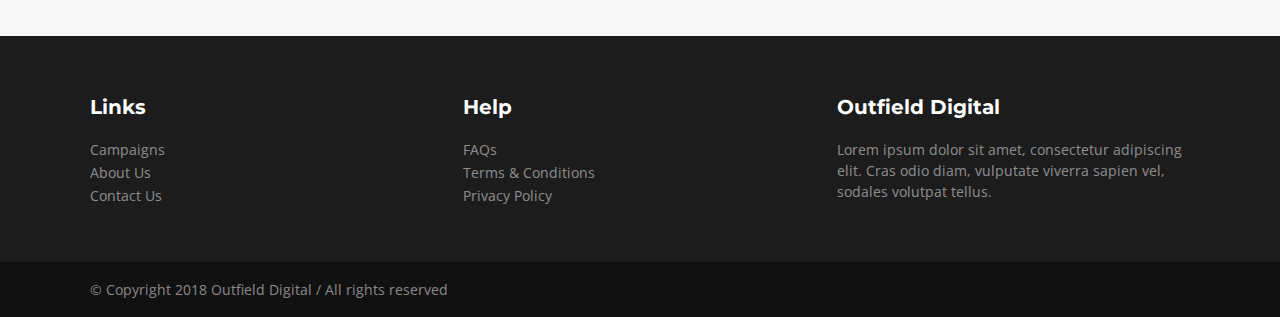
==== commit 5d9786d6: "Added links" ====
--- a/index.html
+++ b/index.html
@@ -218,9 +218,10 @@
         <div class="container">
             <div class="columns columns--x1 columns--x3-md">
                 <div class="column">
-                    <h3>About</h3>
+                    <h3>Links</h3>
                     <nav>
                         <ul>
+                            <li><a href="text.html">Campaigns</a></li>
                             <li><a href="text.html">About Us</a></li>
                             <li><a href="text.html">Contact Us</a></li>
                         </ul>
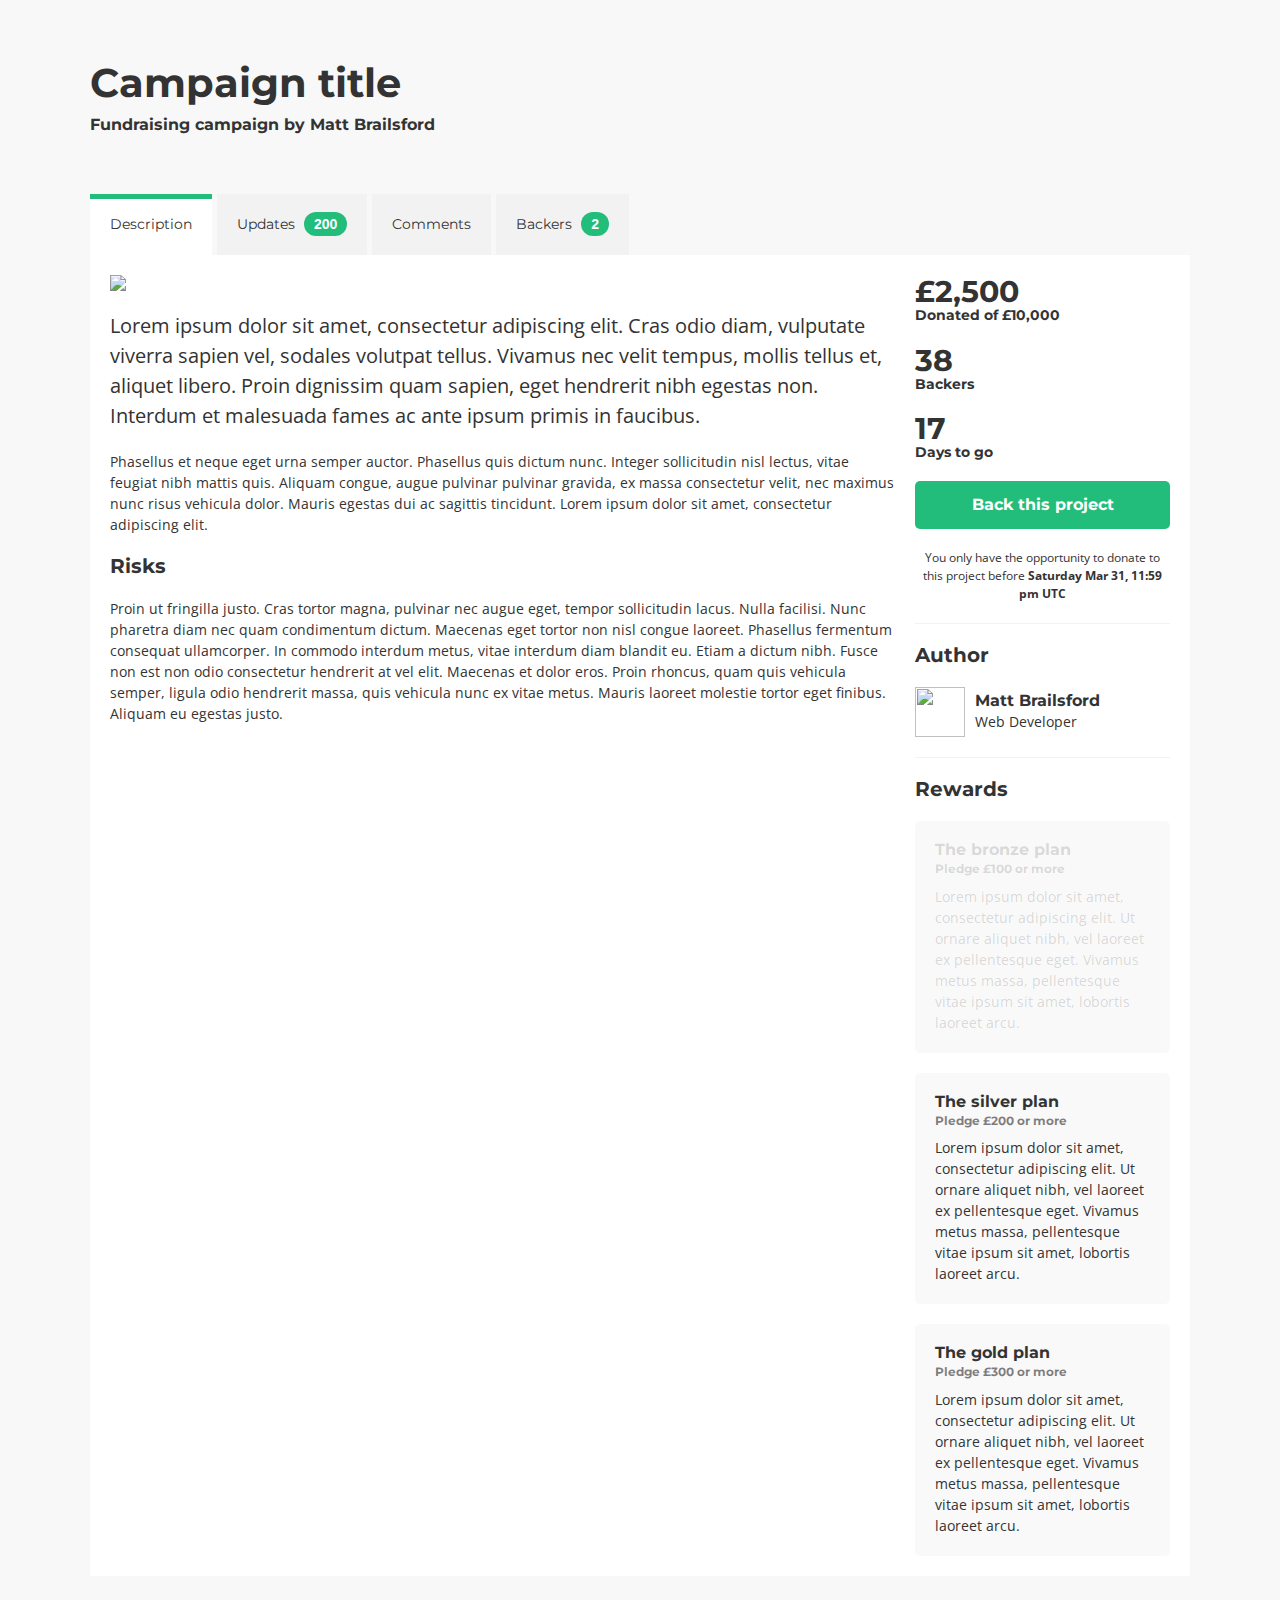
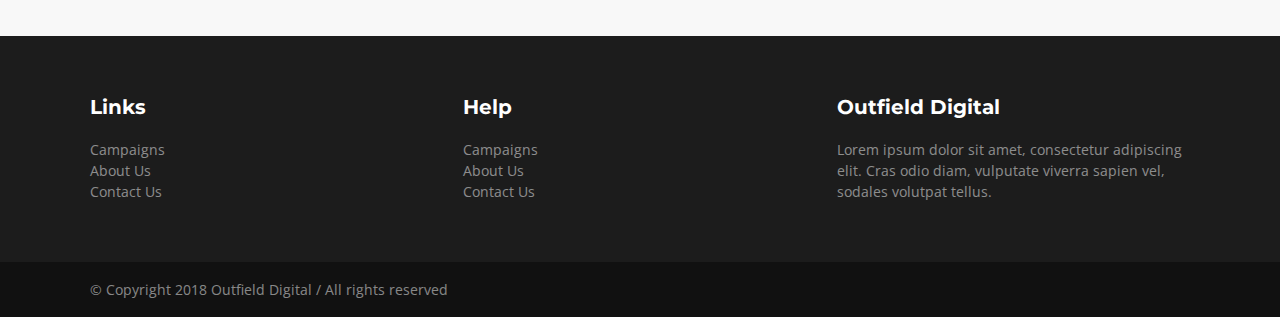
==== commit 158ccd74: "Switch footer to using paragraphs instead of lists for links" ====
--- a/index.html
+++ b/index.html
@@ -219,23 +219,19 @@
             <div class="columns columns--x1 columns--x3-md">
                 <div class="column">
                     <h3>Links</h3>
-                    <nav>
-                        <ul>
-                            <li><a href="text.html">Campaigns</a></li>
-                            <li><a href="text.html">About Us</a></li>
-                            <li><a href="text.html">Contact Us</a></li>
-                        </ul>
-                    </nav>
+                    <p>
+                        <a href="list.html">Campaigns</a><br />
+                        <a href="text.html">About Us</a><br />
+                        <a href="text.html">Contact Us</a>
+                    </p>
                 </div>
                 <div class="column">
                     <h3>Help</h3>
-                    <nav>
-                        <ul>
-                            <li><a href="text.html">FAQs</a></li>
-                            <li><a href="text.html">Terms &amp; Conditions</a></li>
-                            <li><a href="text.html">Privacy Policy</a></li>
-                        </ul>
-                    </nav>
+                    <p>
+                        <a href="list.html">Campaigns</a><br />
+                        <a href="text.html">About Us</a><br />
+                        <a href="text.html">Contact Us</a>
+                    </p>
                 </div>
                 <div class="column">
                     <h3>Outfield Digital</h3>
--- a/css/styles.css
+++ b/css/styles.css
@@ -722,6 +722,20 @@
 }
 
 .summary__progress {
+    margin-bottom: 2rem;
+}
+
+.summary__meta {
+    font-size: 1.2rem;
+}
+
+.summary__heading,
+.summary__meta {
+    color: #333;
+}
+
+/* Progress */ 
+.progress {
     position: relative;
     display: block;
     height: .5rem;
@@ -730,21 +744,12 @@
     margin-bottom: 2rem;
 }
 
-.summary__progress span {
+.progress span {
     display: block;
     height: .5rem;
     border-radius: .25rem;
     background-color: #22bd7a;
-    width: 50%;
-}
-
-.summary__meta {
-    font-size: 1.2rem;
-}
-
-.summary__heading,
-.summary__meta {
-    color: #333;
+    width: 2%;
 }
 
 /* 
@@ -852,22 +857,13 @@
     }
 }
 
-.footer--primary ul {
-    list-style: none;
-    padding: 0;
-}
-
-.footer--primary li {
-    margin-bottom: .2rem;
-}
-
-.footer--primary ul li a,
+.footer--primary a,
 .footer--primary p {
     color: rgba(255,255,255,.5);
 }
 
-.footer--primary ul li a:hover,
-.footer--primary ul li a:focus {
+.footer--primary a:hover,
+.footer--primary a:focus {
     color: #22bd7a;
 }
 
